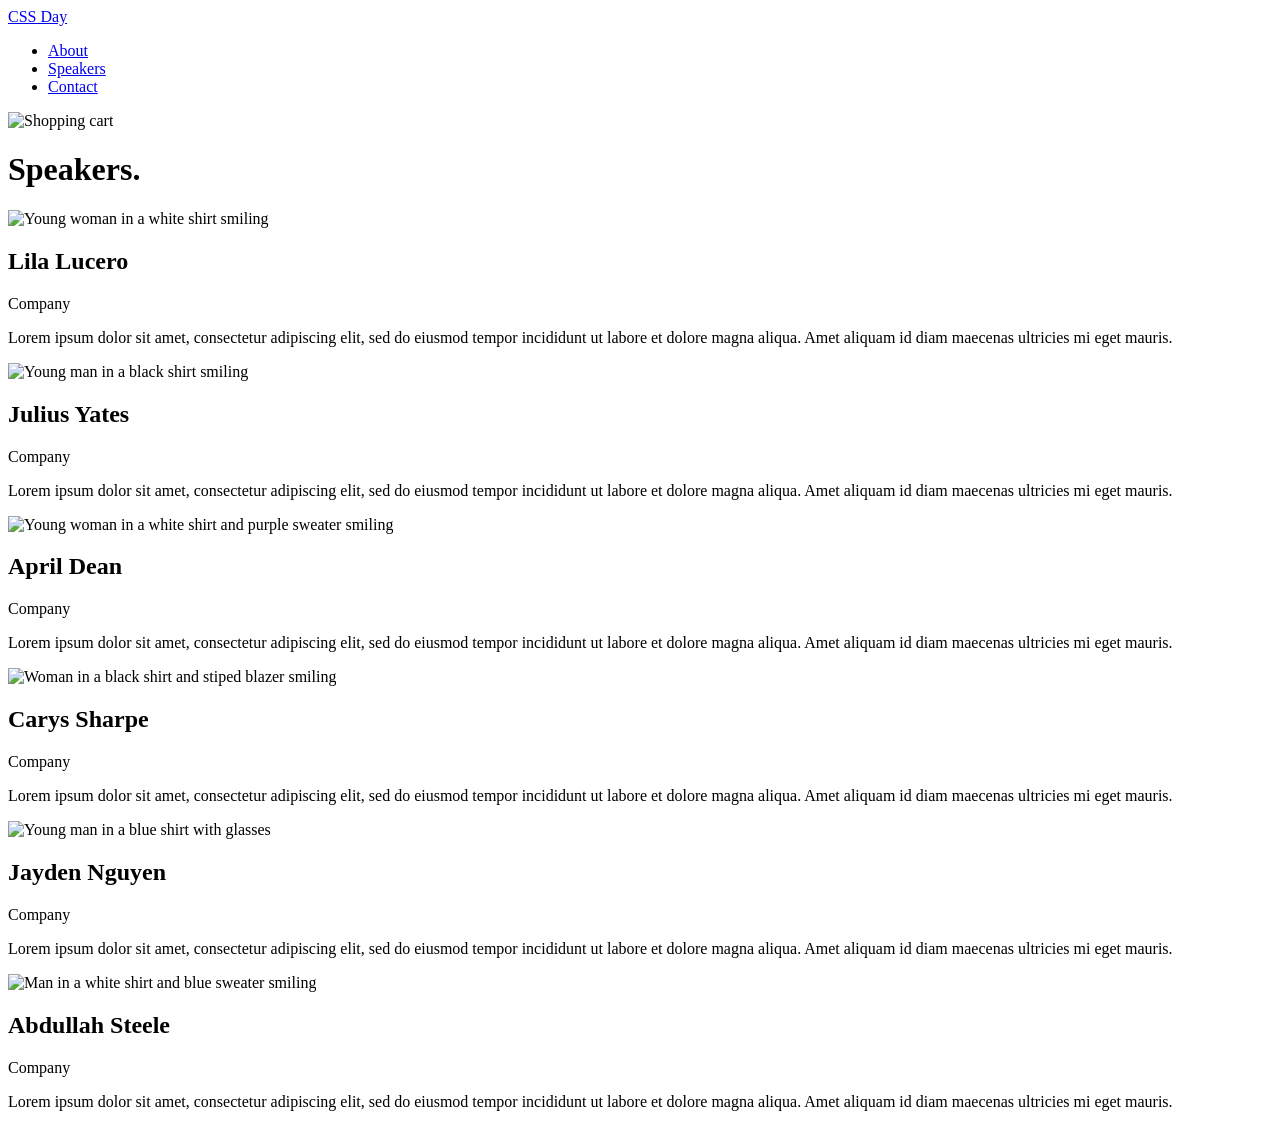
==== speakers.html @ e215285c "Settig up the Nav Items" ====
<!DOCTYPE html>
<html lang="en">
  <head>
    <meta charset="UTF-8" />
    <meta http-equiv="X-UA-Compatible" content="IE=edge" />
    <meta name="viewport" content="width=device-width, initial-scale=1.0" />
    <link rel="stylesheet" href="./styles/speakers.css" />
    <title>CSS Day Speakers</title>
  </head>
  <body>
    <header>
      <a href="/">CSS Day</a>
      <nav>
        <ul>
          <li><a href="#">About</a></li>
          <li><a href="speakers.html">Speakers</a></li>
          <li><a href="#">Contact</a></li>
        </ul>
      </nav>
      <img src="./icons/shopping-cart.svg" alt="Shopping cart" />
    </header>
    <main>
      <h1>Speakers.</h1>
      <div>
        <img
          src="https://images.unsplash.com/photo-1611432579699-484f7990b127?ixlib=rb-4.0.3&ixid=MnwxMjA3fDB8MHxwaG90by1wYWdlfHx8fGVufDB8fHx8&auto=format&fit=crop&w=1770&q=80"
          alt="Young woman in a white shirt smiling"
        />
        <h2>Lila Lucero</h2>
        <p>Company</p>
        <p>
          Lorem ipsum dolor sit amet, consectetur adipiscing elit, sed do eiusmod tempor incididunt ut labore et dolore
          magna aliqua. Amet aliquam id diam maecenas ultricies mi eget mauris.
        </p>
      </div>

      <div>
        <img
          src="https://images.unsplash.com/photo-1633332755192-727a05c4013d?ixlib=rb-4.0.3&ixid=MnwxMjA3fDB8MHxwaG90by1wYWdlfHx8fGVufDB8fHx8&auto=format&fit=crop&w=1180&q=80"
          alt="Young man in a black shirt smiling"
        />
        <h2>Julius Yates</h2>
        <p>Company</p>
        <p>
          Lorem ipsum dolor sit amet, consectetur adipiscing elit, sed do eiusmod tempor incididunt ut labore et dolore
          magna aliqua. Amet aliquam id diam maecenas ultricies mi eget mauris.
        </p>
      </div>

      <div>
        <img
          src="https://images.unsplash.com/photo-1627161683077-e34782c24d81?ixlib=rb-4.0.3&ixid=MnwxMjA3fDB8MHxwaG90by1wYWdlfHx8fGVufDB8fHx8&auto=format&fit=crop&w=806&q=80"
          alt="Young woman in a white shirt and purple sweater smiling"
        />
        <h2>April Dean</h2>
        <p>Company</p>
        <p>
          Lorem ipsum dolor sit amet, consectetur adipiscing elit, sed do eiusmod tempor incididunt ut labore et dolore
          magna aliqua. Amet aliquam id diam maecenas ultricies mi eget mauris.
        </p>
      </div>

      <div>
        <img
          src="https://images.unsplash.com/photo-1573497019940-1c28c88b4f3e?ixlib=rb-4.0.3&ixid=MnwxMjA3fDB8MHxwaG90by1wYWdlfHx8fGVufDB8fHx8&auto=format&fit=crop&w=774&q=80"
          alt="Woman in a black shirt and stiped blazer smiling"
        />
        <h2>Carys Sharpe</h2>
        <p>Company</p>
        <p>
          Lorem ipsum dolor sit amet, consectetur adipiscing elit, sed do eiusmod tempor incididunt ut labore et dolore
          magna aliqua. Amet aliquam id diam maecenas ultricies mi eget mauris.
        </p>
      </div>

      <div>
        <img
          src="https://images.unsplash.com/photo-1540569014015-19a7be504e3a?ixlib=rb-4.0.3&ixid=MnwxMjA3fDB8MHxwaG90by1wYWdlfHx8fGVufDB8fHx8&auto=format&fit=crop&w=1035&q=80"
          alt="Young man in a blue shirt with glasses"
        />
        <h2>Jayden Nguyen</h2>
        <p>Company</p>
        <p>
          Lorem ipsum dolor sit amet, consectetur adipiscing elit, sed do eiusmod tempor incididunt ut labore et dolore
          magna aliqua. Amet aliquam id diam maecenas ultricies mi eget mauris.
        </p>
      </div>

      <div>
        <img
          src="https://images.unsplash.com/photo-1629425733761-caae3b5f2e50?ixlib=rb-4.0.3&ixid=MnwxMjA3fDB8MHxwaG90by1wYWdlfHx8fGVufDB8fHx8&auto=format&fit=crop&w=774&q=80"
          alt="Man in a white shirt and blue sweater smiling"
        />
        <h2>Abdullah Steele</h2>
        <p>Company</p>
        <p>
          Lorem ipsum dolor sit amet, consectetur adipiscing elit, sed do eiusmod tempor incididunt ut labore et dolore
          magna aliqua. Amet aliquam id diam maecenas ultricies mi eget mauris.
        </p>
      </div>
    </main>
  </body>
</html>
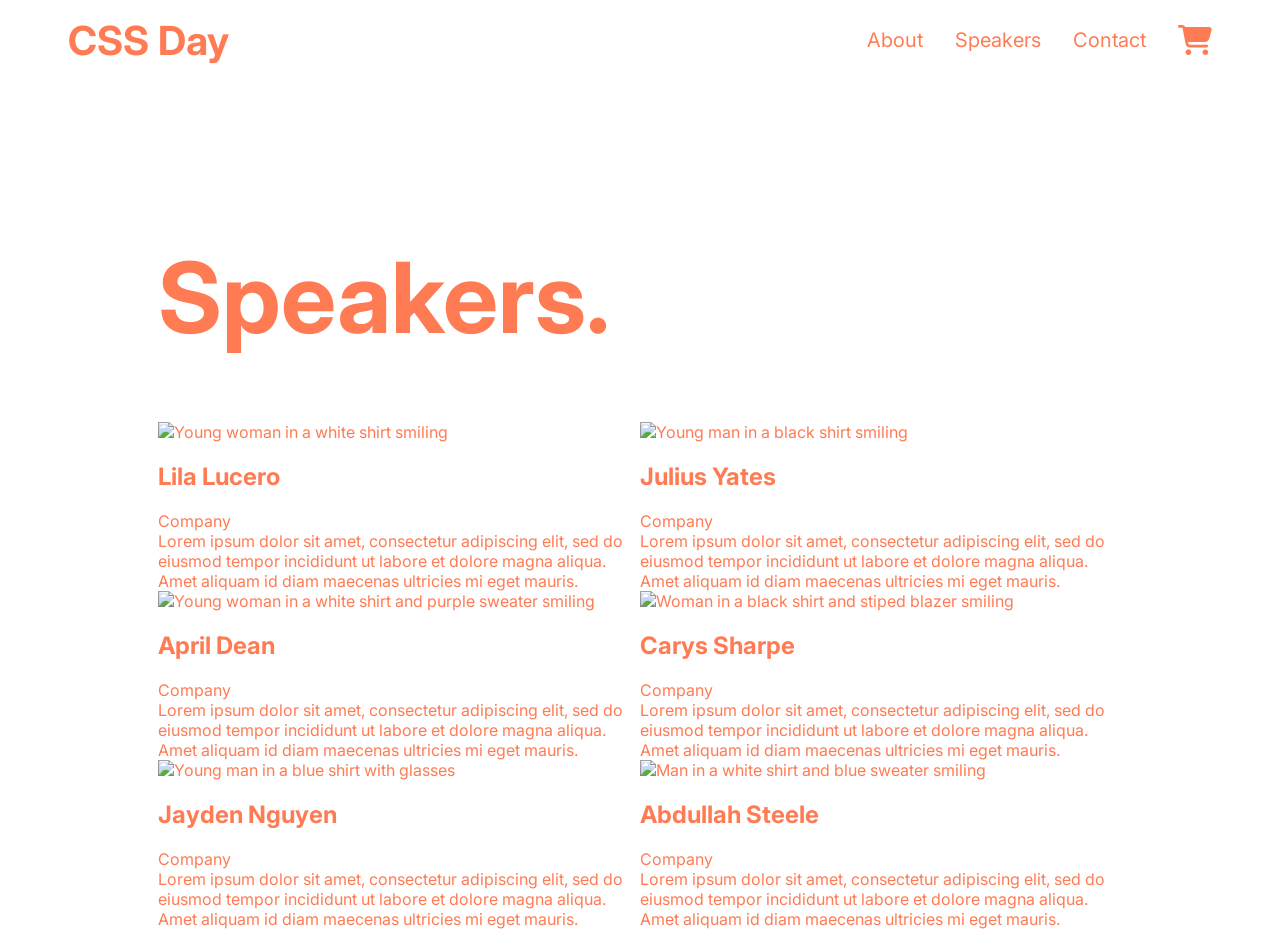
==== commit 3ea00703: "finished homepage; setting up speakers page" ====
--- a/speakers.html
+++ b/speakers.html
@@ -4,100 +4,114 @@
     <meta charset="UTF-8" />
     <meta http-equiv="X-UA-Compatible" content="IE=edge" />
     <meta name="viewport" content="width=device-width, initial-scale=1.0" />
+    <link rel="preconnect" href="https://fonts.googleapis.com" />
+    <link rel="preconnect" href="https://fonts.gstatic.com" crossorigin />
+    <link
+      href="https://fonts.googleapis.com/css2?family=Inter:ital,opsz,wght@0,14..32,100..900;1,14..32,100..900&display=swap"
+      rel="stylesheet"
+    />
     <link rel="stylesheet" href="./styles/speakers.css" />
     <title>CSS Day Speakers</title>
   </head>
-  <body>
-    <header>
-      <a href="/">CSS Day</a>
-      <nav>
-        <ul>
-          <li><a href="#">About</a></li>
-          <li><a href="speakers.html">Speakers</a></li>
-          <li><a href="#">Contact</a></li>
+  <body class="body body-secondary speakers">
+    <header class="header">
+      <a class="header-link" href="/">CSS Day</a>
+      <nav class="nav">
+        <ul class="nav-list">
+          <li class="nav-list-item""><a href="#">About</a></li>
+          <li class="nav-list-item"><a href="speakers.html">Speakers</a></li>
+          <li class="nav-list-item"><a href="#">Contact</a></li>
         </ul>
       </nav>
-      <img src="./icons/shopping-cart.svg" alt="Shopping cart" />
+      
+<svg class="shopping-cart-secondary" width="34" height="30" viewBox="0 0 34 30" xmlns="http://www.w3.org/2000/svg">
+<g clip-path="url(#clip0_5_286)">
+<path d="M0 1.40625C0 0.626953 0.631597 0 1.41667 0H4.10243C5.40104 0 6.55208 0.75 7.08924 1.875H31.3497C32.9021 1.875 34.0354 3.33984 33.6281 4.82813L31.208 13.752C30.7062 15.5918 29.024 16.875 27.1056 16.875H10.076L10.3948 18.5449C10.5247 19.207 11.109 19.6875 11.7878 19.6875H28.8056C29.5906 19.6875 30.2222 20.3145 30.2222 21.0938C30.2222 21.873 29.5906 22.5 28.8056 22.5H11.7878C9.74549 22.5 7.99236 21.0586 7.61458 19.0723L4.56875 3.19336C4.52743 2.9707 4.33264 2.8125 4.10243 2.8125H1.41667C0.631597 2.8125 0 2.18555 0 1.40625ZM7.55556 27.1875C7.55556 26.8182 7.62884 26.4524 7.77123 26.1112C7.91362 25.77 8.12232 25.4599 8.38542 25.1988C8.64852 24.9376 8.96086 24.7304 9.30462 24.5891C9.64837 24.4477 10.0168 24.375 10.3889 24.375C10.761 24.375 11.1294 24.4477 11.4732 24.5891C11.8169 24.7304 12.1293 24.9376 12.3924 25.1988C12.6555 25.4599 12.8642 25.77 13.0065 26.1112C13.1489 26.4524 13.2222 26.8182 13.2222 27.1875C13.2222 27.5568 13.1489 27.9226 13.0065 28.2638C12.8642 28.605 12.6555 28.9151 12.3924 29.1762C12.1293 29.4374 11.8169 29.6446 11.4732 29.7859C11.1294 29.9273 10.761 30 10.3889 30C10.0168 30 9.64837 29.9273 9.30462 29.7859C8.96086 29.6446 8.64852 29.4374 8.38542 29.1762C8.12232 28.9151 7.91362 28.605 7.77123 28.2638C7.62884 27.9226 7.55556 27.5568 7.55556 27.1875ZM27.3889 24.375C28.1403 24.375 28.861 24.6713 29.3924 25.1988C29.9237 25.7262 30.2222 26.4416 30.2222 27.1875C30.2222 27.9334 29.9237 28.6488 29.3924 29.1762C28.861 29.7037 28.1403 30 27.3889 30C26.6374 30 25.9168 29.7037 25.3854 29.1762C24.8541 28.6488 24.5556 27.9334 24.5556 27.1875C24.5556 26.4416 24.8541 25.7262 25.3854 25.1988C25.9168 24.6713 26.6374 24.375 27.3889 24.375Z" fill="white"/>
+</g>
+<defs>
+<clipPath id="clip0_5_286">
+<rect width="34" height="30" fill="white"/>
+</clipPath>
+</defs>
+</svg>
+
     </header>
-    <main>
-      <h1>Speakers.</h1>
-      <div>
-        <img
-          src="https://images.unsplash.com/photo-1611432579699-484f7990b127?ixlib=rb-4.0.3&ixid=MnwxMjA3fDB8MHxwaG90by1wYWdlfHx8fGVufDB8fHx8&auto=format&fit=crop&w=1770&q=80"
-          alt="Young woman in a white shirt smiling"
-        />
-        <h2>Lila Lucero</h2>
-        <p>Company</p>
-        <p>
-          Lorem ipsum dolor sit amet, consectetur adipiscing elit, sed do eiusmod tempor incididunt ut labore et dolore
-          magna aliqua. Amet aliquam id diam maecenas ultricies mi eget mauris.
-        </p>
-      </div>
-
-      <div>
-        <img
-          src="https://images.unsplash.com/photo-1633332755192-727a05c4013d?ixlib=rb-4.0.3&ixid=MnwxMjA3fDB8MHxwaG90by1wYWdlfHx8fGVufDB8fHx8&auto=format&fit=crop&w=1180&q=80"
-          alt="Young man in a black shirt smiling"
-        />
-        <h2>Julius Yates</h2>
-        <p>Company</p>
-        <p>
-          Lorem ipsum dolor sit amet, consectetur adipiscing elit, sed do eiusmod tempor incididunt ut labore et dolore
-          magna aliqua. Amet aliquam id diam maecenas ultricies mi eget mauris.
-        </p>
-      </div>
-
-      <div>
-        <img
-          src="https://images.unsplash.com/photo-1627161683077-e34782c24d81?ixlib=rb-4.0.3&ixid=MnwxMjA3fDB8MHxwaG90by1wYWdlfHx8fGVufDB8fHx8&auto=format&fit=crop&w=806&q=80"
-          alt="Young woman in a white shirt and purple sweater smiling"
-        />
-        <h2>April Dean</h2>
-        <p>Company</p>
-        <p>
-          Lorem ipsum dolor sit amet, consectetur adipiscing elit, sed do eiusmod tempor incididunt ut labore et dolore
-          magna aliqua. Amet aliquam id diam maecenas ultricies mi eget mauris.
-        </p>
-      </div>
-
-      <div>
-        <img
-          src="https://images.unsplash.com/photo-1573497019940-1c28c88b4f3e?ixlib=rb-4.0.3&ixid=MnwxMjA3fDB8MHxwaG90by1wYWdlfHx8fGVufDB8fHx8&auto=format&fit=crop&w=774&q=80"
-          alt="Woman in a black shirt and stiped blazer smiling"
-        />
-        <h2>Carys Sharpe</h2>
-        <p>Company</p>
-        <p>
-          Lorem ipsum dolor sit amet, consectetur adipiscing elit, sed do eiusmod tempor incididunt ut labore et dolore
-          magna aliqua. Amet aliquam id diam maecenas ultricies mi eget mauris.
-        </p>
-      </div>
-
-      <div>
-        <img
-          src="https://images.unsplash.com/photo-1540569014015-19a7be504e3a?ixlib=rb-4.0.3&ixid=MnwxMjA3fDB8MHxwaG90by1wYWdlfHx8fGVufDB8fHx8&auto=format&fit=crop&w=1035&q=80"
-          alt="Young man in a blue shirt with glasses"
-        />
-        <h2>Jayden Nguyen</h2>
-        <p>Company</p>
-        <p>
-          Lorem ipsum dolor sit amet, consectetur adipiscing elit, sed do eiusmod tempor incididunt ut labore et dolore
-          magna aliqua. Amet aliquam id diam maecenas ultricies mi eget mauris.
-        </p>
-      </div>
-
-      <div>
-        <img
-          src="https://images.unsplash.com/photo-1629425733761-caae3b5f2e50?ixlib=rb-4.0.3&ixid=MnwxMjA3fDB8MHxwaG90by1wYWdlfHx8fGVufDB8fHx8&auto=format&fit=crop&w=774&q=80"
-          alt="Man in a white shirt and blue sweater smiling"
-        />
-        <h2>Abdullah Steele</h2>
-        <p>Company</p>
-        <p>
-          Lorem ipsum dolor sit amet, consectetur adipiscing elit, sed do eiusmod tempor incididunt ut labore et dolore
-          magna aliqua. Amet aliquam id diam maecenas ultricies mi eget mauris.
-        </p>
-      </div>
+    <main class="main">
+      <h1 class="main-heading">Speakers.</h1>
+      <section class="speaker-grid-container">
+        <div>
+          <img
+            src="https://images.unsplash.com/photo-1611432579699-484f7990b127?ixlib=rb-4.0.3&ixid=MnwxMjA3fDB8MHxwaG90by1wYWdlfHx8fGVufDB8fHx8&auto=format&fit=crop&w=1770&q=80"
+            alt="Young woman in a white shirt smiling"
+          />
+          <h2 class="main-sub-heading">Lila Lucero</h2>
+          <p>Company</p>
+          <p>
+            Lorem ipsum dolor sit amet, consectetur adipiscing elit, sed do eiusmod tempor incididunt ut labore et dolore
+            magna aliqua. Amet aliquam id diam maecenas ultricies mi eget mauris.
+          </p>
+        </div>
+        <div>
+          <img
+            src="https://images.unsplash.com/photo-1633332755192-727a05c4013d?ixlib=rb-4.0.3&ixid=MnwxMjA3fDB8MHxwaG90by1wYWdlfHx8fGVufDB8fHx8&auto=format&fit=crop&w=1180&q=80"
+            alt="Young man in a black shirt smiling"
+          />
+          <h2>Julius Yates</h2>
+          <p>Company</p>
+          <p>
+            Lorem ipsum dolor sit amet, consectetur adipiscing elit, sed do eiusmod tempor incididunt ut labore et dolore
+            magna aliqua. Amet aliquam id diam maecenas ultricies mi eget mauris.
+          </p>
+        </div>
+        <div>
+          <img
+            src="https://images.unsplash.com/photo-1627161683077-e34782c24d81?ixlib=rb-4.0.3&ixid=MnwxMjA3fDB8MHxwaG90by1wYWdlfHx8fGVufDB8fHx8&auto=format&fit=crop&w=806&q=80"
+            alt="Young woman in a white shirt and purple sweater smiling"
+          />
+          <h2>April Dean</h2>
+          <p>Company</p>
+          <p>
+            Lorem ipsum dolor sit amet, consectetur adipiscing elit, sed do eiusmod tempor incididunt ut labore et dolore
+            magna aliqua. Amet aliquam id diam maecenas ultricies mi eget mauris.
+          </p>
+        </div>
+        <div>
+          <img
+            src="https://images.unsplash.com/photo-1573497019940-1c28c88b4f3e?ixlib=rb-4.0.3&ixid=MnwxMjA3fDB8MHxwaG90by1wYWdlfHx8fGVufDB8fHx8&auto=format&fit=crop&w=774&q=80"
+            alt="Woman in a black shirt and stiped blazer smiling"
+          />
+          <h2>Carys Sharpe</h2>
+          <p>Company</p>
+          <p>
+            Lorem ipsum dolor sit amet, consectetur adipiscing elit, sed do eiusmod tempor incididunt ut labore et dolore
+            magna aliqua. Amet aliquam id diam maecenas ultricies mi eget mauris.
+          </p>
+        </div>
+        <div>
+          <img
+            src="https://images.unsplash.com/photo-1540569014015-19a7be504e3a?ixlib=rb-4.0.3&ixid=MnwxMjA3fDB8MHxwaG90by1wYWdlfHx8fGVufDB8fHx8&auto=format&fit=crop&w=1035&q=80"
+            alt="Young man in a blue shirt with glasses"
+          />
+          <h2>Jayden Nguyen</h2>
+          <p>Company</p>
+          <p>
+            Lorem ipsum dolor sit amet, consectetur adipiscing elit, sed do eiusmod tempor incididunt ut labore et dolore
+            magna aliqua. Amet aliquam id diam maecenas ultricies mi eget mauris.
+          </p>
+        </div>
+        <div>
+          <img
+            src="https://images.unsplash.com/photo-1629425733761-caae3b5f2e50?ixlib=rb-4.0.3&ixid=MnwxMjA3fDB8MHxwaG90by1wYWdlfHx8fGVufDB8fHx8&auto=format&fit=crop&w=774&q=80"
+            alt="Man in a white shirt and blue sweater smiling"
+          />
+          <h2>Abdullah Steele</h2>
+          <p>Company</p>
+          <p>
+            Lorem ipsum dolor sit amet, consectetur adipiscing elit, sed do eiusmod tempor incididunt ut labore et dolore
+            magna aliqua. Amet aliquam id diam maecenas ultricies mi eget mauris.
+          </p>
+        </div>
+      </section>
     </main>
   </body>
 </html>
--- a/styles/speakers.css
+++ b/styles/speakers.css
@@ -0,0 +1,20 @@
+@import url(./base.css);
+
+.speakers .main-heading {
+  font-size: 98px;
+}
+
+.body-secondary {
+  background-color: var(--color-secondary);
+  color: var(--color-text-on-secondary);
+}
+
+.shopping-cart-secondary g path {
+  fill: var(--color-primary);
+}
+
+.speaker-grid-container {
+  display: grid;
+  grid-template-columns: repeat(2, 1fr);
+  grid-template-rows: repeat(3, 1fr);
+}
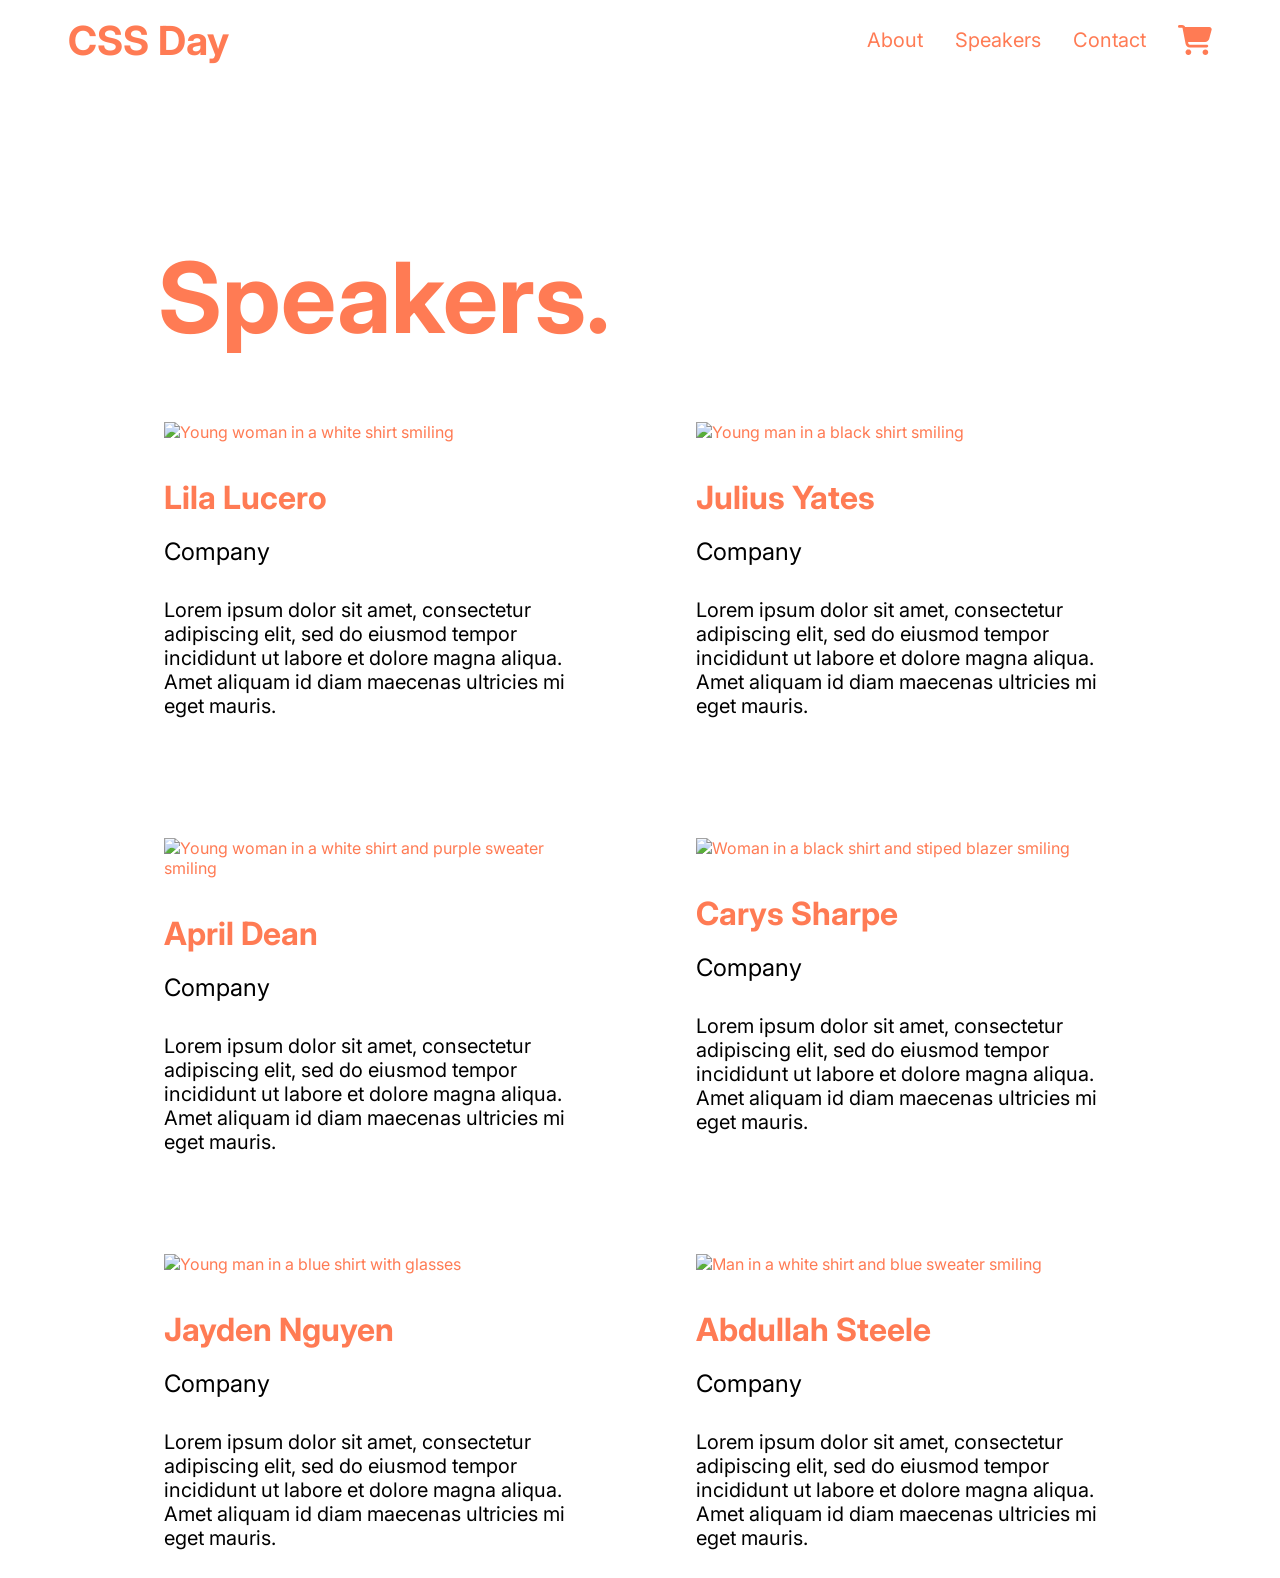
==== commit a6c6f268: "finaler touch" ====
--- a/speakers.html
+++ b/speakers.html
@@ -15,6 +15,24 @@
   </head>
   <body class="body body-secondary speakers">
     <header class="header">
+      <svg class="menu menu-speaker" width="33" height="33" viewBox="0 0 21 24" fill="none" xmlns="http://www.w3.org/2000/svg">
+        <path
+          d="M0 4.5C0 3.67031 0.670312 3 1.5 3H19.5C20.3297 3 21 3.67031 21 4.5C21 5.32969 20.3297 6 19.5 6H1.5C0.670312 6 0 5.32969 0 4.5ZM0 12C0 11.1703 0.670312 10.5 1.5 10.5H19.5C20.3297 10.5 21 11.1703 21 12C21 12.8297 20.3297 13.5 19.5 13.5H1.5C0.670312 13.5 0 12.8297 0 12ZM21 19.5C21 20.3297 20.3297 21 19.5 21H1.5C0.670312 21 0 20.3297 0 19.5C0 18.6703 0.670312 18 1.5 18H19.5C20.3297 18 21 18.6703 21 19.5Z"
+        />
+      </svg>
+
+      <svg class="close close-speaker" width="33" height="33" viewBox="0 0 19 23" fill="none" xmlns="http://www.w3.org/2000/svg">
+        <g clip-path="url(#clip0_2_236)">
+          <path
+            d="M18.2424 3.79587C18.7897 3.18493 18.7025 2.27751 18.0438 1.76989C17.385 1.26227 16.4065 1.34313 15.8591 1.95407L9.30048 9.25387L2.74181 1.95407C2.19445 1.34313 1.21598 1.26227 0.557204 1.76989C-0.101569 2.27751 -0.188759 3.18493 0.358604 3.79587L7.28056 11.5L0.358604 19.2041C-0.188759 19.815 -0.101569 20.7224 0.557204 21.23C1.21598 21.7377 2.19445 21.6568 2.74181 21.0459L9.30048 13.7461L15.8591 21.0459C16.4065 21.6568 17.385 21.7377 18.0438 21.23C18.7025 20.7224 18.7897 19.815 18.2424 19.2041L11.3204 11.5L18.2424 3.79587Z"
+          />
+        </g>
+        <defs>
+          <clipPath id="clip0_2_236">
+            <rect width="18.6006" height="23" fill="white" />
+          </clipPath>
+        </defs>
+      </svg>
       <a class="header-link" href="/">CSS Day</a>
       <nav class="nav">
         <ul class="nav-list">
@@ -39,79 +57,80 @@
     <main class="main">
       <h1 class="main-heading">Speakers.</h1>
       <section class="speaker-grid-container">
-        <div>
-          <img
+        <div class="speaker-wrapper">
+          <img class="speaker-photo" 
             src="https://images.unsplash.com/photo-1611432579699-484f7990b127?ixlib=rb-4.0.3&ixid=MnwxMjA3fDB8MHxwaG90by1wYWdlfHx8fGVufDB8fHx8&auto=format&fit=crop&w=1770&q=80"
             alt="Young woman in a white shirt smiling"
           />
-          <h2 class="main-sub-heading">Lila Lucero</h2>
-          <p>Company</p>
-          <p>
+          <h2 class="speaker-name">Lila Lucero</h2>
+          <p class="speaker-company">Company</p>
+          <p class="company-bio">
             Lorem ipsum dolor sit amet, consectetur adipiscing elit, sed do eiusmod tempor incididunt ut labore et dolore
             magna aliqua. Amet aliquam id diam maecenas ultricies mi eget mauris.
           </p>
         </div>
-        <div>
-          <img
+        <div class="speaker-wrapper">
+          <img class="speaker-photo"
             src="https://images.unsplash.com/photo-1633332755192-727a05c4013d?ixlib=rb-4.0.3&ixid=MnwxMjA3fDB8MHxwaG90by1wYWdlfHx8fGVufDB8fHx8&auto=format&fit=crop&w=1180&q=80"
             alt="Young man in a black shirt smiling"
           />
-          <h2>Julius Yates</h2>
-          <p>Company</p>
-          <p>
+          <h2 class="speaker-name">Julius Yates</h2>
+          <p class="speaker-company">Company</p>
+          <p class="company-bio">
             Lorem ipsum dolor sit amet, consectetur adipiscing elit, sed do eiusmod tempor incididunt ut labore et dolore
             magna aliqua. Amet aliquam id diam maecenas ultricies mi eget mauris.
           </p>
         </div>
-        <div>
-          <img
+        <div class="speaker-wrapper">
+          <img class="speaker-photo speaker-photo-top"
             src="https://images.unsplash.com/photo-1627161683077-e34782c24d81?ixlib=rb-4.0.3&ixid=MnwxMjA3fDB8MHxwaG90by1wYWdlfHx8fGVufDB8fHx8&auto=format&fit=crop&w=806&q=80"
             alt="Young woman in a white shirt and purple sweater smiling"
           />
-          <h2>April Dean</h2>
-          <p>Company</p>
-          <p>
+          <h2 class="speaker-name">April Dean</h2>
+          <p class="speaker-company">Company</p>
+          <p class="company-bio">
             Lorem ipsum dolor sit amet, consectetur adipiscing elit, sed do eiusmod tempor incididunt ut labore et dolore
             magna aliqua. Amet aliquam id diam maecenas ultricies mi eget mauris.
           </p>
         </div>
-        <div>
-          <img
+        <div class="speaker-wrapper">
+          <img class="speaker-photo"
             src="https://images.unsplash.com/photo-1573497019940-1c28c88b4f3e?ixlib=rb-4.0.3&ixid=MnwxMjA3fDB8MHxwaG90by1wYWdlfHx8fGVufDB8fHx8&auto=format&fit=crop&w=774&q=80"
             alt="Woman in a black shirt and stiped blazer smiling"
           />
-          <h2>Carys Sharpe</h2>
-          <p>Company</p>
-          <p>
+          <h2 class="speaker-name">Carys Sharpe</h2>
+          <p class="speaker-company">Company</p>
+          <p class="company-bio">
             Lorem ipsum dolor sit amet, consectetur adipiscing elit, sed do eiusmod tempor incididunt ut labore et dolore
             magna aliqua. Amet aliquam id diam maecenas ultricies mi eget mauris.
           </p>
         </div>
-        <div>
-          <img
+        <div class="speaker-wrapper">
+          <img class="speaker-photo"
             src="https://images.unsplash.com/photo-1540569014015-19a7be504e3a?ixlib=rb-4.0.3&ixid=MnwxMjA3fDB8MHxwaG90by1wYWdlfHx8fGVufDB8fHx8&auto=format&fit=crop&w=1035&q=80"
             alt="Young man in a blue shirt with glasses"
           />
-          <h2>Jayden Nguyen</h2>
-          <p>Company</p>
-          <p>
+          <h2 class="speaker-name">Jayden Nguyen</h2>
+          <p class="speaker-company">Company</p>
+          <p class="company-bio">
             Lorem ipsum dolor sit amet, consectetur adipiscing elit, sed do eiusmod tempor incididunt ut labore et dolore
             magna aliqua. Amet aliquam id diam maecenas ultricies mi eget mauris.
           </p>
         </div>
-        <div>
-          <img
+        <div class="speaker-wrapper">
+          <img class="speaker-photo speaker-photo-top"
             src="https://images.unsplash.com/photo-1629425733761-caae3b5f2e50?ixlib=rb-4.0.3&ixid=MnwxMjA3fDB8MHxwaG90by1wYWdlfHx8fGVufDB8fHx8&auto=format&fit=crop&w=774&q=80"
             alt="Man in a white shirt and blue sweater smiling"
           />
-          <h2>Abdullah Steele</h2>
-          <p>Company</p>
-          <p>
+          <h2 class="speaker-name">Abdullah Steele</h2>
+          <p class="speaker-company">Company</p>
+          <p class="company-bio">
             Lorem ipsum dolor sit amet, consectetur adipiscing elit, sed do eiusmod tempor incididunt ut labore et dolore
             magna aliqua. Amet aliquam id diam maecenas ultricies mi eget mauris.
           </p>
         </div>
       </section>
     </main>
+    <script src="./main.js"></script>
   </body>
 </html>
--- a/styles/speakers.css
+++ b/styles/speakers.css
@@ -1,4 +1,12 @@
 @import url(./base.css);
+
+.speakers .menu path {
+  fill: var(--color-primary);
+}
+
+.speakers .close path {
+  fill: var(--color-primary);
+}
 
 .speakers .main-heading {
   font-size: 98px;
@@ -17,4 +25,103 @@
   display: grid;
   grid-template-columns: repeat(2, 1fr);
   grid-template-rows: repeat(3, 1fr);
+  row-gap: 100px;
+  column-gap: 100px;
+  justify-items: center;
 }
+
+.speaker-wrapper {
+  max-width: 420px;
+}
+
+.speaker-photo {
+  height: 310px;
+  width: 310px;
+  object-fit: cover;
+  margin-bottom: 36px;
+}
+
+.speaker-photo-top {
+  object-position: top;
+}
+
+.speaker-name {
+  font-size: 32px;
+  margin-bottom: 20px;
+}
+
+.speaker-company {
+  font-size: 24px;
+  margin-bottom: 32px;
+}
+
+.company-bio {
+  font-size: 20px;
+}
+
+.speaker-company,
+.company-bio {
+  color: var(--color-text-speakers);
+}
+
+@media (max-width: 1220px) {
+  .home .main-heading {
+    font-size: 70px;
+  }
+  .button {
+    font-size: 24px;
+    padding: 0 32px;
+    height: 70px;
+  }
+  .button img {
+    width: 20px;
+  }
+}
+
+@media (max-width: 1000px) {
+  .speaker-grid-container {
+    grid-template-columns: 1fr;
+  }
+}
+
+@media (max-width: 840px) {
+  .nav {
+    background-color: var(--color-text-on-primary);
+  }
+  .body-no-scroll {
+    overflow: hidden;
+  }
+}
+
+@media (max-width: 590px) {
+  .main {
+    width: 90%;
+    padding: 0 20px;
+    margin-bottom: 100px;
+  }
+
+  .speakers .main-heading {
+    font-size: 54px;
+  }
+
+  .home .main-heading {
+    font-size: 34px;
+  }
+  .home .main-sub-heading {
+    font-size: 24px;
+    margin-bottom: 50px;
+  }
+  .button-container {
+    flex-direction: column;
+    row-gap: 20px;
+    width: 70%;
+  }
+  .button {
+    font-size: 14px;
+    padding: 0 18px;
+    height: 50px;
+  }
+  .button img {
+    width: 16px;
+  }
+}
